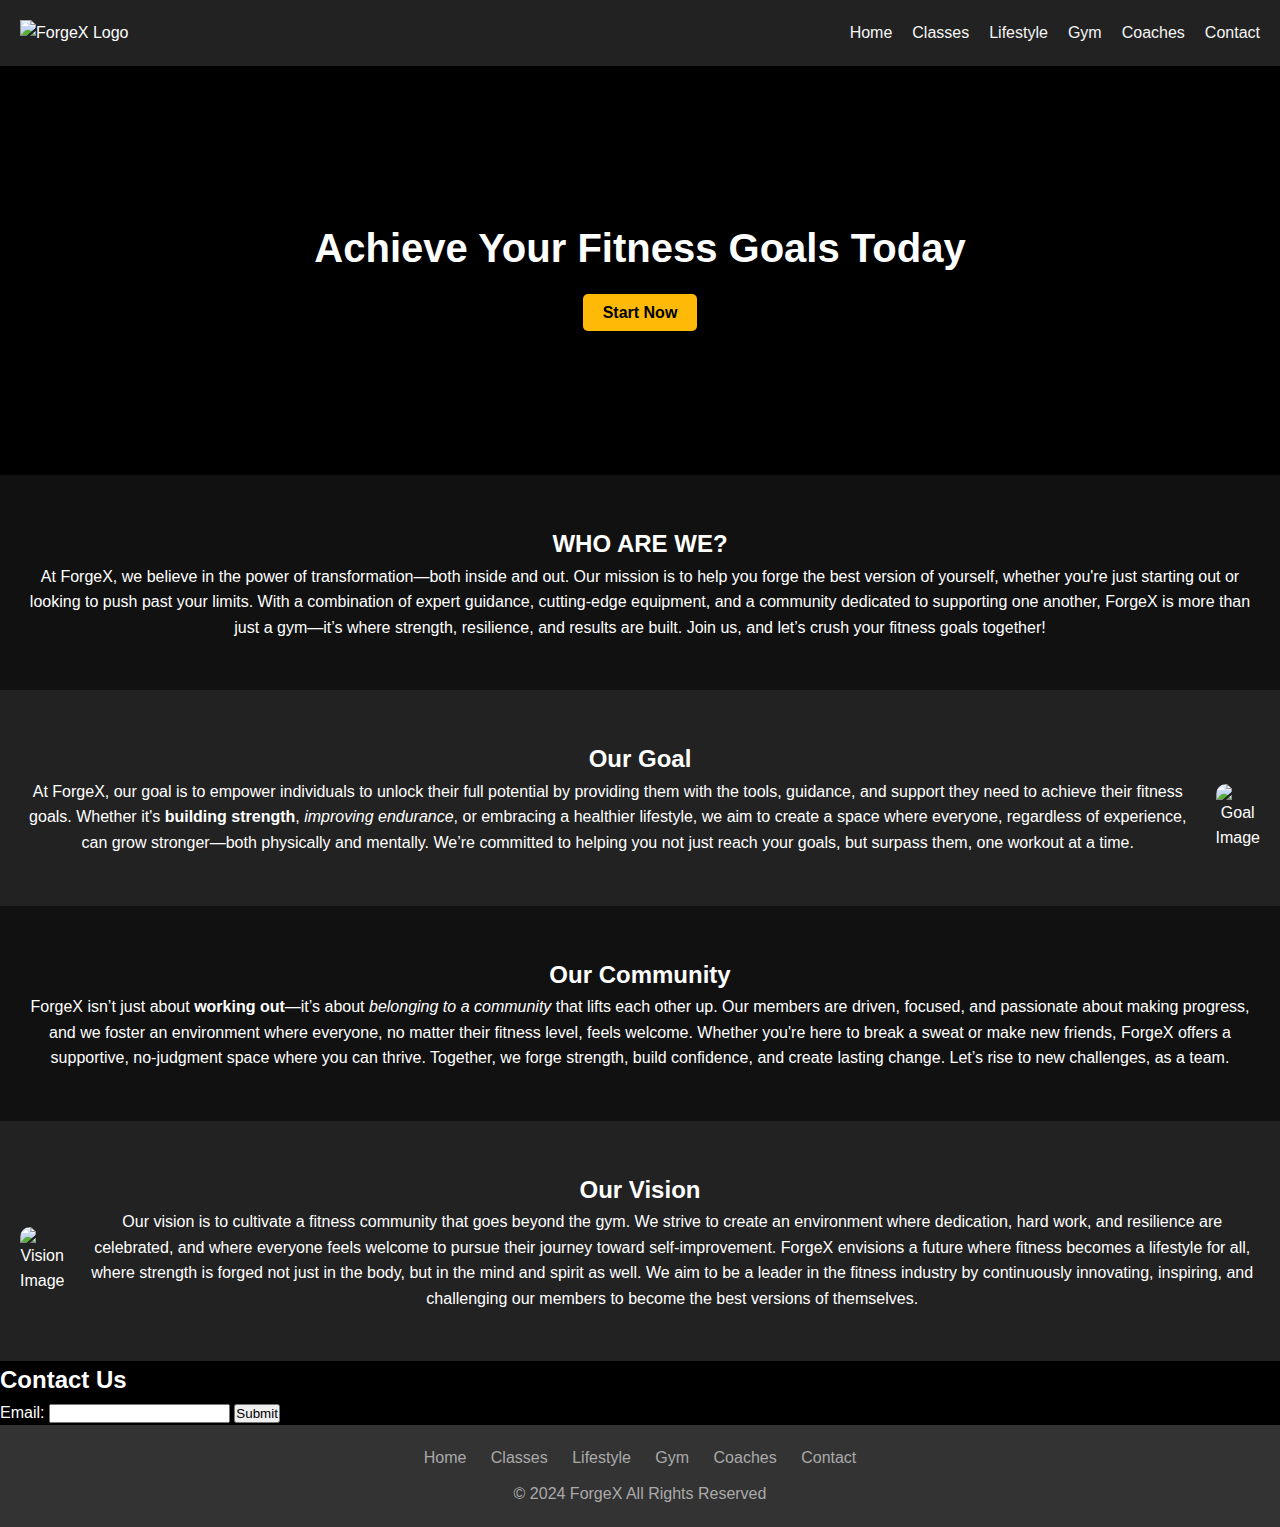
==== index.html @ 3d80c9b6 "managed to link the page together." ====
<!DOCTYPE html>
<html lang="en">
<head>
    <meta charset="UTF-8">
    <meta name="viewport" content="width=device-width, initial-scale=1.0">
    <title>ForgeX Gym</title>
    <link rel="icon" href="/img/favicon.ico" type="image/x-icon">
    <link rel="stylesheet" type="text/css" href="style.css">
</head>
<body>

    <!-- Header Section with Navigation -->
    <header>
        <nav class="navbar">
            <figure class="logo">
                <img src="" alt="ForgeX Logo">
            </figure>
            <ul class="nav-links">
                <li><a href="index.html">Home</a></li>
                <li><a href="classes.html">Classes</a></li>
                <li><a href="lifestyle.html">Lifestyle</a></li>
                <li><a href="gym.html">Gym</a></li>
                <li><a href="coaches.html">Coaches</a></li>
                <li><a href="">Contact</a></li>
            </ul>
        </nav>
    </header>

    <!-- Hero Section with background image and call-to-action button -->
    <section class="hero">
        <h1>Achieve Your Fitness Goals Today</h1>
        <a href="#" class="btn-start">Start Now</a>
    </section>

    <!-- About Section -->
    <section class="about">
        <h2>WHO ARE WE?</h2>
        <p>At ForgeX, we believe in the power of transformation—both inside and out. Our mission is to help you forge the best version of yourself, whether you're just starting out or looking to push past your limits. With a combination of expert guidance, cutting-edge equipment, and a community dedicated to supporting one another, ForgeX is more than just a gym—it’s where strength, resilience, and results are built. Join us, and let’s crush your fitness goals together!</p>
    </section>

    <!-- Our Goal Section with Image -->
    <section class="goal">
        <h2>Our Goal</h2>
        <article class="goal-content">
            <p>At ForgeX, our goal is to empower individuals to unlock their full potential by providing them with the tools, guidance, and support they need to achieve their fitness goals. Whether it's <strong>building strength</strong>, <em>improving endurance</em>, or embracing a healthier lifestyle, we aim to create a space where everyone, regardless of experience, can grow stronger—both physically and mentally. We’re committed to helping you not just reach your goals, but surpass them, one workout at a time.</p>
            <figure>
                <img src="/img/equipment_pic.jpg" alt="Goal Image">
            </figure>
        </article>
    </section>

    <!-- Community Section -->
    <section class="community">
        <h2>Our Community</h2>
        <p>ForgeX isn’t just about <strong>working out</strong>—it’s about <em>belonging to a community</em> that lifts each other up. Our members are driven, focused, and passionate about making progress, and we foster an environment where everyone, no matter their fitness level, feels welcome. Whether you're here to break a sweat or make new friends, ForgeX offers a supportive, no-judgment space where you can thrive. Together, we forge strength, build confidence, and create lasting change. Let’s rise to new challenges, as a team.</p>
    </section>

    <!-- Vision Section with Image -->
    <section class="vision">
        <h2>Our Vision</h2>
        <article class="vision-content">
            <figure>
                <img src="/img/aubrey_leg.jpg" alt="Vision Image">
            </figure>
            <p>Our vision is to cultivate a fitness community that goes beyond the gym. We strive to create an environment where dedication, hard work, and resilience are celebrated, and where everyone feels welcome to pursue their journey toward self-improvement. ForgeX envisions a future where fitness becomes a lifestyle for all, where strength is forged not just in the body, but in the mind and spirit as well. We aim to be a leader in the fitness industry by continuously innovating, inspiring, and challenging our members to become the best versions of themselves.</p>
        </article>
    </section>

    <!-- Contact Section with Form -->
    <section class="contact">
        <h2>Contact Us</h2>
        <form action="#" method="POST">
            <label for="email">Email:</label>
            <input type="email" id="email" name="email" required>
            <input type="submit" value="Submit">
        </form>
    </section>

    <!-- Footer with Quick Links and Social Media Icons -->
    <footer>
        <nav class="footer-links">
            <a href="#">Home</a>
            <a href="#">Classes</a>
            <a href="#">Lifestyle</a>
            <a href="#">Gym</a>
            <a href="#">Coaches</a>
            <a href="#">Contact</a>
        </nav>
        <p>© 2024 ForgeX All Rights Reserved</p>
    </footer>

</body>
</html>
---- style.css ----
* {
    margin: 0;
    padding: 0;
    box-sizing: border-box;
}

:root {
    --primary-color: #ffba08;
    --background-color: #000;
    --text-color: #f5f5f5;
}

body {
    font-family: Arial, sans-serif;
    color: white;
    background-color: black;
    line-height: 1.6;
}

/* Navbar */
.navbar {
    display: flex;
    justify-content: space-between;
    align-items: center;
    padding: 20px;
    background-color: #222;
}

.nav-links {
    list-style: none;
    display: flex;
}

.nav-links li {
    margin-left: 20px;
}

.nav-links a {
    text-decoration: none;
    color: var(--text-color);
    transition: color 0.3s;
}

.nav-links a:hover {
    color: var(--primary-color);
}

/* Hero Section */
.hero {
    background-image: url('path-to-hero-image');
    background-size: cover;
    background-position: center;
    text-align: center;
    padding: 150px 20px;
}

.hero h1 {
    font-size: 40px;
    font-weight: bold;
    margin-bottom: 20px;
}

.btn-start {
    text-decoration: none;
    color: #000;
    background-color: var(--primary-color);
    padding: 10px 20px;
    font-weight: bold;
    border-radius: 5px;
    transition: background-color 0.3s, color 0.3s;
}

.btn-start:hover {
    background-color: #fff;
    color: red;
}

/* About Section */
.about {
    text-align: center;
    padding: 50px 20px;
    background-color: #111;
}

/* Goal Section */
.goal {
    text-align: center;
    padding: 50px 20px;
    background-color: #222;
}

.goal-content {
    display: flex;
    align-items: center;
    gap: 20px;
    justify-content: center;
}

.goal img {
    max-width: 200px;
    border-radius: 10px;
}

/* Community Section */
.community {
    text-align: center;
    padding: 50px 20px;
    background-color: #111;
}

/* Vision Section */
.vision {
    text-align: center;
    padding: 50px 20px;
    background-color: #222;
}

.vision-content {
    display: flex;
    align-items: center;
    gap: 20px;
    justify-content: center;
}

.vision img {
    max-width: 200px;
    border-radius: 10px;
}

/* Footer */
footer {
    text-align: center;
    padding: 20px;
    background-color: #333;
    color: #aaa;
}

.footer-links {
    margin-bottom: 10px;
}

.footer-links a {
    text-decoration: none;
    color: #aaa;
    margin: 0 10px;
    transition: color 0.3s;
}

.footer-links a:hover {
    color: var(--primary-color);
}

/* Responsive Adjustments */
@media (max-width: 768px) {
    .goal-content, .vision-content {
        flex-direction: column;
    }

    .hero h1 {
        font-size: 30px;
    }

    .footer-links {
        display: flex;
        flex-direction: column;
        align-items: center;
    }
}
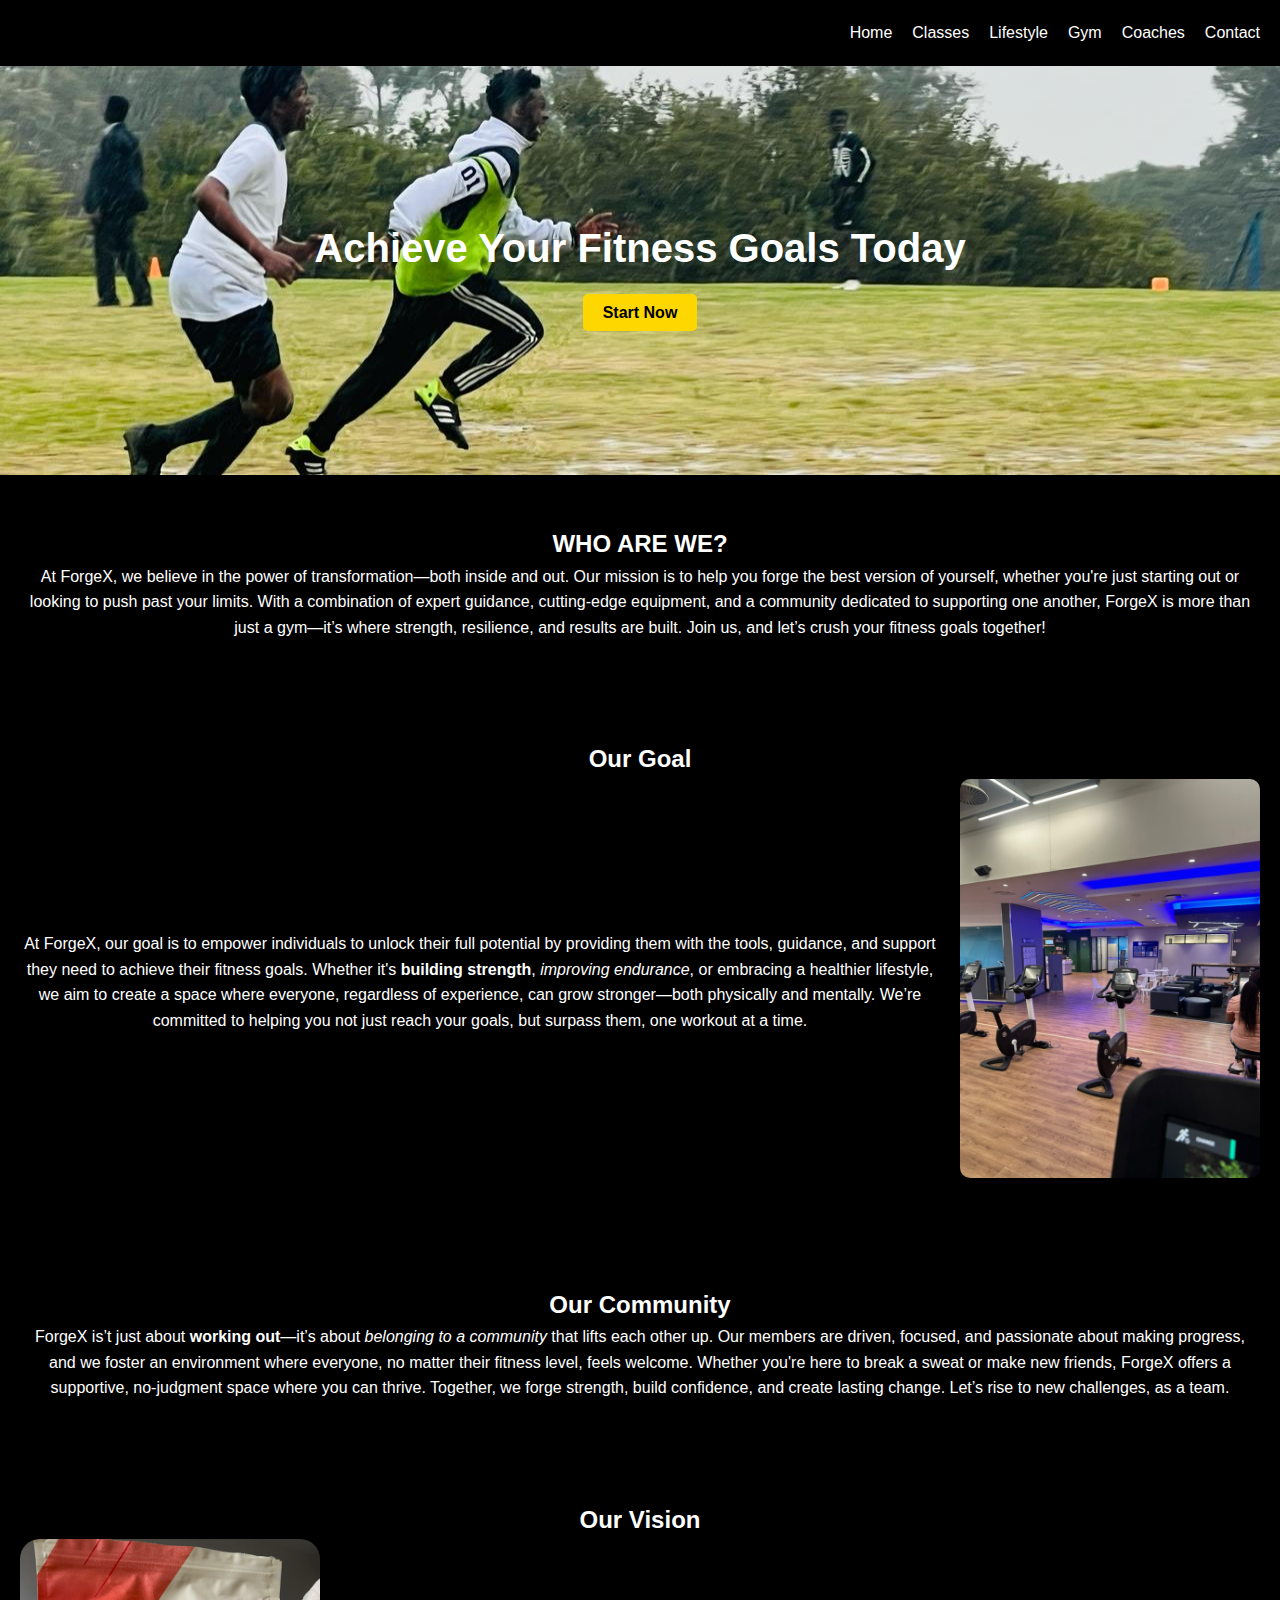
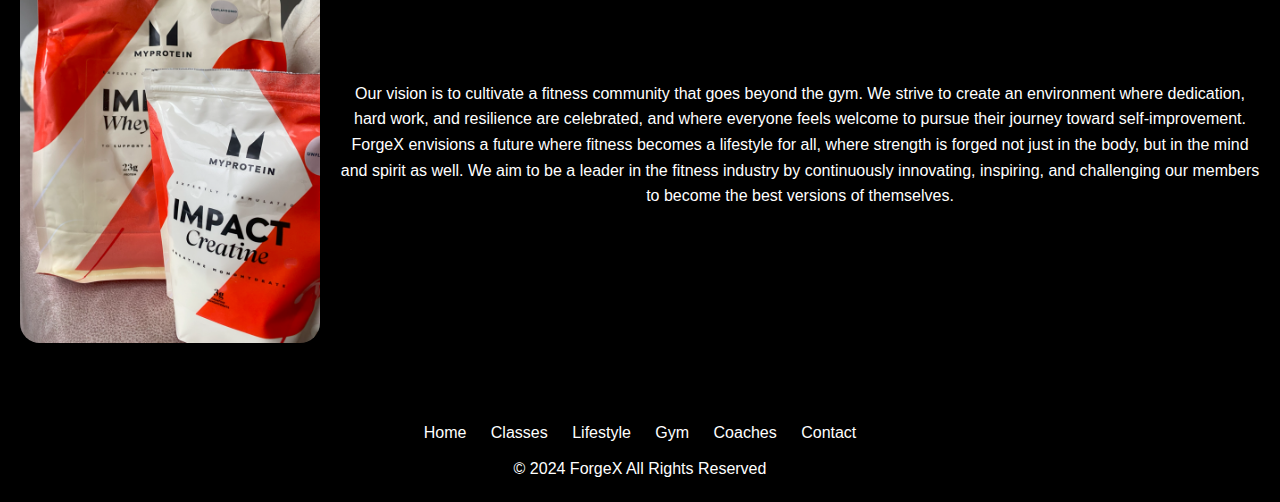
==== commit 802a54f7: "working on classes page but struggling with image and button" ====
--- a/index.html
+++ b/index.html
@@ -4,8 +4,8 @@
     <meta charset="UTF-8">
     <meta name="viewport" content="width=device-width, initial-scale=1.0">
     <title>ForgeX Gym</title>
-    <link rel="icon" href="/img/favicon.ico" type="image/x-icon">
-    <link rel="stylesheet" type="text/css" href="style.css">
+    <link rel="icon" href="/img/Logo maker project trans 2.png" type="image/x-icon">
+    <link rel="stylesheet" type="text/css" href="css/style.css">
 </head>
 <body>
 
@@ -13,7 +13,6 @@
     <header>
         <nav class="navbar">
             <figure class="logo">
-                <img src="" alt="ForgeX Logo">
             </figure>
             <ul class="nav-links">
                 <li><a href="index.html">Home</a></li>
@@ -21,18 +20,18 @@
                 <li><a href="lifestyle.html">Lifestyle</a></li>
                 <li><a href="gym.html">Gym</a></li>
                 <li><a href="coaches.html">Coaches</a></li>
-                <li><a href="">Contact</a></li>
+                <li><a href="contact.html">Contact</a></li>
             </ul>
         </nav>
     </header>
 
-    <!-- Hero Section with background image and call-to-action button -->
-    <section class="hero">
+    <!-- Intro Section with background image and call-to-action button -->
+    <section class="intro">
         <h1>Achieve Your Fitness Goals Today</h1>
-        <a href="#" class="btn-start">Start Now</a>
+        <a href="contact.html" class="btn-start">Start Now</a>
     </section>
 
-    <!-- About Section -->
+    <!-- About Us Section -->
     <section class="about">
         <h2>WHO ARE WE?</h2>
         <p>At ForgeX, we believe in the power of transformation—both inside and out. Our mission is to help you forge the best version of yourself, whether you're just starting out or looking to push past your limits. With a combination of expert guidance, cutting-edge equipment, and a community dedicated to supporting one another, ForgeX is more than just a gym—it’s where strength, resilience, and results are built. Join us, and let’s crush your fitness goals together!</p>
@@ -44,7 +43,7 @@
         <article class="goal-content">
             <p>At ForgeX, our goal is to empower individuals to unlock their full potential by providing them with the tools, guidance, and support they need to achieve their fitness goals. Whether it's <strong>building strength</strong>, <em>improving endurance</em>, or embracing a healthier lifestyle, we aim to create a space where everyone, regardless of experience, can grow stronger—both physically and mentally. We’re committed to helping you not just reach your goals, but surpass them, one workout at a time.</p>
             <figure>
-                <img src="/img/equipment_pic.jpg" alt="Goal Image">
+                <img src="/img/pic of cycle with woman.jpg" alt="Goal Image">
             </figure>
         </article>
     </section>
@@ -52,7 +51,7 @@
     <!-- Community Section -->
     <section class="community">
         <h2>Our Community</h2>
-        <p>ForgeX isn’t just about <strong>working out</strong>—it’s about <em>belonging to a community</em> that lifts each other up. Our members are driven, focused, and passionate about making progress, and we foster an environment where everyone, no matter their fitness level, feels welcome. Whether you're here to break a sweat or make new friends, ForgeX offers a supportive, no-judgment space where you can thrive. Together, we forge strength, build confidence, and create lasting change. Let’s rise to new challenges, as a team.</p>
+        <p>ForgeX is’t just about <strong>working out</strong>—it’s about <em>belonging to a community</em> that lifts each other up. Our members are driven, focused, and passionate about making progress, and we foster an environment where everyone, no matter their fitness level, feels welcome. Whether you're here to break a sweat or make new friends, ForgeX offers a supportive, no-judgment space where you can thrive. Together, we forge strength, build confidence, and create lasting change. Let’s rise to new challenges, as a team.</p>
     </section>
 
     <!-- Vision Section with Image -->
@@ -60,31 +59,21 @@
         <h2>Our Vision</h2>
         <article class="vision-content">
             <figure>
-                <img src="/img/aubrey_leg.jpg" alt="Vision Image">
+                <img src="/img/myprotein.png" alt="Vision Image">
             </figure>
             <p>Our vision is to cultivate a fitness community that goes beyond the gym. We strive to create an environment where dedication, hard work, and resilience are celebrated, and where everyone feels welcome to pursue their journey toward self-improvement. ForgeX envisions a future where fitness becomes a lifestyle for all, where strength is forged not just in the body, but in the mind and spirit as well. We aim to be a leader in the fitness industry by continuously innovating, inspiring, and challenging our members to become the best versions of themselves.</p>
         </article>
     </section>
 
-    <!-- Contact Section with Form -->
-    <section class="contact">
-        <h2>Contact Us</h2>
-        <form action="#" method="POST">
-            <label for="email">Email:</label>
-            <input type="email" id="email" name="email" required>
-            <input type="submit" value="Submit">
-        </form>
-    </section>
-
     <!-- Footer with Quick Links and Social Media Icons -->
     <footer>
         <nav class="footer-links">
-            <a href="#">Home</a>
-            <a href="#">Classes</a>
-            <a href="#">Lifestyle</a>
-            <a href="#">Gym</a>
-            <a href="#">Coaches</a>
-            <a href="#">Contact</a>
+            <a href="index.html">Home</a>
+            <a href="classes.html">Classes</a>
+            <a href="lifestyle.html">Lifestyle</a>
+            <a href="gym.html">Gym</a>
+            <a href="coaches.html">Coaches</a>
+            <a href="contact.html">Contact</a>
         </nav>
         <p>© 2024 ForgeX All Rights Reserved</p>
     </footer>
--- a/css/style.css
+++ b/css/style.css
@@ -0,0 +1,169 @@
+* {
+    margin: 0;
+    padding: 0;
+    box-sizing: border-box;
+}
+ 
+ root is best used for consistency
+:root {
+    --primary-color: #ffb700;
+    --background-color: #000;
+    --text-color: #f5f5f5;
+}
+
+body {
+    font-family: Arial, sans-serif;
+    color: white;
+    background-color: black;
+    line-height: 1.6;
+}
+
+/* Navbar */
+.navbar {
+    display: flex;
+    justify-content: space-between;
+    align-items: center;
+    padding: 20px;
+    background-color: black;
+}
+
+.nav-links {
+    list-style: none;
+    display: flex;
+}
+
+.nav-links li {
+    margin-left: 20px;
+}
+
+.nav-links a {
+    text-decoration: none;
+    color: var(--text-color);
+    transition: color 0.3s;
+}
+
+.nav-links a:hover {
+    color: gold;
+}
+
+/* Hero Section */
+.intro {
+    background-image: url('/img/noku\ running\ 1.jpg');
+    background-size: cover;
+    background-position: center;
+    text-align: center;
+    padding: 150px 20px;
+}
+
+.intro h1 {
+    font-size: 40px;
+    font-weight: bold;
+    margin-bottom: 20px;
+}
+
+.btn-start {
+    text-decoration: none;
+    color: black;
+    background-color: gold;
+    padding: 10px 20px;
+    font-weight: bold;
+    border-radius: 5px;
+    transition: background-color 0.3s, color 0.3s;
+}
+
+.btn-start:hover {
+    background-color: red;
+    color: white;
+}
+
+/* About Us Section */
+.about {
+    text-align: center;
+    padding: 50px 20px;
+    background-color: black;
+}
+
+/* Goal Section */
+.goal {
+    text-align: center;
+    padding: 50px 20px;
+    background-color:black;
+}
+
+.goal-content {
+    display: flex;
+    align-items: center;
+    gap: 20px;
+    justify-content: center;
+}
+
+.goal img {
+    max-width: 300px;
+    border-radius: 10px;
+}
+
+/* Community Section */
+.community {
+    text-align: center;
+    padding: 50px 20px;
+    background-color: black;
+}
+
+/* Vision Section */
+.vision {
+    text-align: center;
+    padding: 50px 20px;
+    background-color: black;
+}
+
+.vision-content {
+    display: flex;
+    align-items: center;
+    gap: 20px;
+    justify-content: center;
+}
+
+.vision img {
+    max-width: 300px;
+    border-radius: 20px;
+}
+
+/* Footer */
+footer {
+    text-align: center;
+    padding: 20px;
+    background-color: black;
+    color: white;
+}
+
+.footer-links {
+    margin-bottom: 10px;
+}
+
+.footer-links a {
+    text-decoration: none;
+    color: white;
+    margin: 0 10px;
+    transition: color 0.3s;
+}
+
+.footer-links a:hover {
+    color: gold;
+}
+
+/* Responsive Adjustments */
+@media (max-width: 768px) {
+    .goal-content, .vision-content {
+        flex-direction: column;
+    }
+
+    .outro h1 {
+        font-size: 30px;
+    }
+
+    .footer-links {
+        display: flex;
+        flex-direction: column;
+        align-items: center;
+    }
+}
